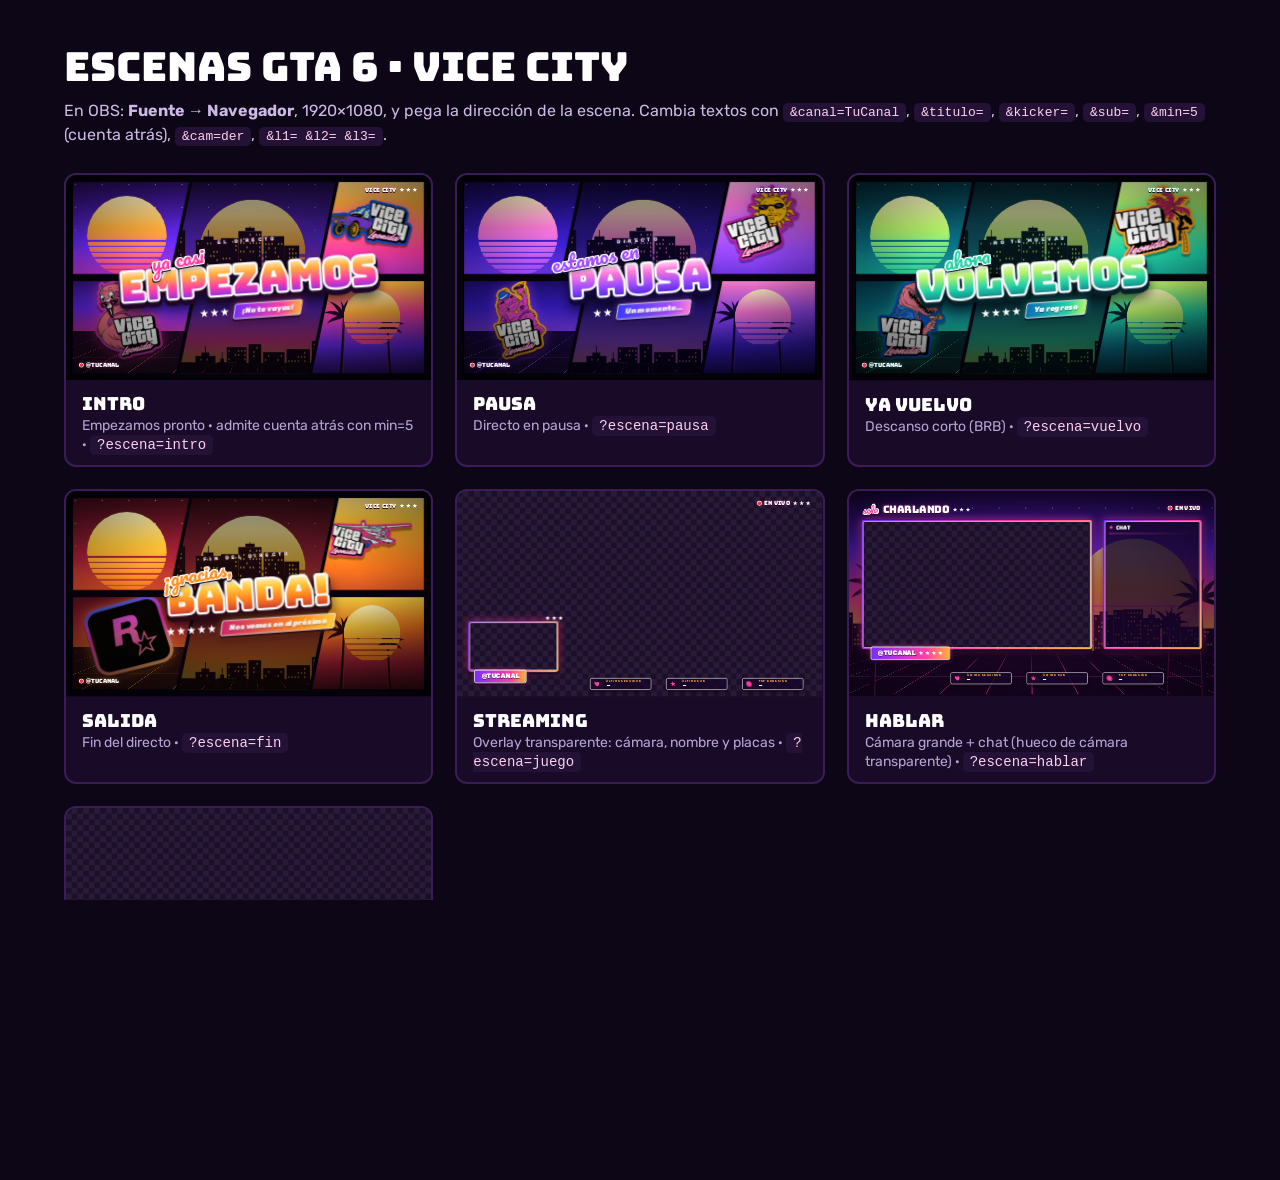
==== escenas/index.html @ 1a3c28e2 "Escenas estilo Vice City: intro, pausa, vuelvo, salida, juego, hablar y transición Fuente de navegad" ====
<!doctype html>
<html lang="es"><head><meta charset="utf-8">
<title>Escenas GTA 6 · Vice City</title>
<meta name="viewport" content="width=device-width,initial-scale=1">
<link href="https://fonts.googleapis.com/css2?family=Bungee&family=Pacifico&family=Rubik:ital,wght@0,700;1,800;1,900&display=block" rel="stylesheet">
<!--
  ESCENAS GTA 6 · VICE CITY — fuente de navegador para OBS (1920x1080)
  Elige la escena con ?escena=  intro | pausa | vuelvo | fin | juego | hablar | transicion
  Opciones:  canal=TuCanal   kicker=...  titulo=...  sub=...  min=5 (cuenta atrás)
             cam=der (cámara a la derecha en "juego")   l1= l2= l3= (textos de las placas)
  Sin ?escena se abre el menú con todas.
-->
<style>
*{box-sizing:border-box;margin:0;padding:0}
html,body{width:100%;height:100%;overflow:hidden;background:transparent}
body{font-family:'Rubik',sans-serif;-webkit-font-smoothing:antialiased}
body.menu{background:#0d0616;overflow:auto}
:root{--s1:#1b0638;--s2:#6a2cff;--s3:#ff3fa4;--s4:#ffb03a;--s5:#ffe9a8;--accent:#ff3fa4;--accent2:#7b2cff;--ink:#16052a;--glow:rgba(255,63,164,.6)}
.t-intro{--s1:#1b0638;--s2:#6a2cff;--s3:#ff3fa4;--s4:#ffb03a;--s5:#ffe9a8;--accent:#ff3fa4;--accent2:#7b2cff;--ink:#1d0726;--glow:rgba(255,63,164,.6)}
.t-vuelvo{--s1:#031c26;--s2:#0b6f86;--s3:#22d3a6;--s4:#b9f56a;--s5:#f3ffc4;--accent:#22d3a6;--accent2:#0b6fb8;--ink:#04202a;--glow:rgba(34,211,166,.6)}
.t-pausa{--s1:#0f0536;--s2:#3b1fd1;--s3:#9b4bff;--s4:#ff7ad9;--s5:#ffd6f5;--accent:#a04bff;--accent2:#3b3bff;--ink:#12063a;--glow:rgba(160,75,255,.65)}
.t-fin{--s1:#2a0714;--s2:#b0243a;--s3:#ff7a1f;--s4:#ffc93a;--s5:#fff1b0;--accent:#ff8f1f;--accent2:#d0246b;--ink:#2a0a12;--glow:rgba(255,143,31,.6)}

#stage{position:absolute;left:0;top:0;width:1920px;height:1080px;transform-origin:0 0;overflow:hidden}

/* ---------- piezas de paisaje ---------- */
.sky{position:absolute;inset:0;background:linear-gradient(180deg,var(--s1) 0%,var(--s2) 34%,var(--s3) 62%,var(--s4) 84%,var(--s5) 100%)}
.sun{position:absolute;border-radius:50%;background:linear-gradient(180deg,#fff7c2 0%,var(--s4) 40%,var(--s3) 100%);
  -webkit-mask-image:repeating-linear-gradient(180deg,#000 0 22px,transparent 22px 30px),linear-gradient(180deg,#000 52%,transparent 52%);-webkit-mask-composite:source-over;
  filter:drop-shadow(0 0 60px var(--glow))}
.sun.b{-webkit-mask-image:linear-gradient(180deg,#000 0 50%,transparent 50%),repeating-linear-gradient(180deg,#000 0 16px,transparent 16px 30px)}
.city{position:absolute;left:0;right:0;bottom:0}
.city svg{position:absolute;inset:0;width:100%;height:100%}
.grid{position:absolute;left:-50%;right:-50%;bottom:0;height:46%;transform-origin:50% 0;transform:perspective(420px) rotateX(62deg);
  background:linear-gradient(180deg,var(--ink),transparent 70%),
   repeating-linear-gradient(90deg,var(--accent) 0 3px,transparent 3px 120px),
   repeating-linear-gradient(180deg,var(--accent) 0 3px,transparent 3px 90px),var(--ink);
  animation:road 1.6s linear infinite;opacity:.95}
@keyframes road{to{background-position:0 0,0 0,0 90px,0 0}}
.palm{position:absolute;bottom:0;transform-origin:50% 100%;animation:sway 5s ease-in-out infinite alternate}
.palm svg{width:100%;height:100%;overflow:visible}
.palm .body{fill:var(--ink)} .palm .rim{fill:none;stroke:var(--s3);stroke-width:2.2;stroke-linecap:round;opacity:.9}
.palm.f svg{transform:scaleX(-1)}
@keyframes sway{from{transform:rotate(-2.2deg)}to{transform:rotate(2.2deg)}}
.stk{position:absolute;object-fit:contain;filter:drop-shadow(0 14px 0 rgba(0,0,0,.35)) drop-shadow(0 0 30px var(--glow));animation:bob 3.2s ease-in-out infinite alternate}
@keyframes bob{from{transform:translateY(0) rotate(-2deg)}to{transform:translateY(-18px) rotate(2deg)}}
.dots{position:absolute;inset:0;background-image:radial-gradient(rgba(255,255,255,.9) 1.2px,transparent 1.6px),radial-gradient(rgba(255,255,255,.6) 1px,transparent 1.4px);background-size:140px 120px,90px 70px;background-position:20px 30px,60px 10px;
  -webkit-mask-image:linear-gradient(180deg,#000,transparent 55%);animation:tw 2.4s ease-in-out infinite alternate}
@keyframes tw{to{opacity:.45}}
.halft{position:absolute;inset:0;background-image:radial-gradient(rgba(0,0,0,.16) 2px,transparent 2.6px);background-size:10px 10px;-webkit-mask-image:linear-gradient(200deg,transparent 35%,#000);mix-blend-mode:multiply}

/* ---------- collage de paneles inclinados ---------- */
.collage{position:absolute;inset:0;background:#07030d}
.pn{position:absolute;inset:0;opacity:0;animation:pin .9s cubic-bezier(.16,1,.3,1) forwards}
.pn .in{position:absolute;inset:-40px;animation:pan 16s ease-in-out infinite alternate}
.pn:nth-child(even) .in{animation-direction:alternate-reverse}
@keyframes pin{from{opacity:0;transform:translate(var(--fx,0),var(--fy,60px))}to{opacity:1;transform:none}}
@keyframes pan{from{transform:translateX(-26px) scale(1.04)}to{transform:translateX(26px) scale(1.04)}}
.pn .tint{position:absolute;inset:0;background:linear-gradient(180deg,transparent 40%,rgba(0,0,0,.45))}
.pn.dim .in{filter:saturate(.9) brightness(.62)}
.sweep{position:absolute;inset:0;background:linear-gradient(105deg,transparent 44%,rgba(255,255,255,.16) 50%,transparent 56%);background-size:300% 100%;animation:sweep 6s ease-in-out infinite;mix-blend-mode:screen;pointer-events:none}
@keyframes sweep{0%{background-position:150% 0}60%,100%{background-position:-50% 0}}
.vig{position:absolute;inset:0;background:radial-gradient(ellipse at 50% 50%,transparent 45%,rgba(0,0,0,.55) 100%);pointer-events:none}

/* ---------- título ---------- */
.hero{position:absolute;left:0;right:0;top:0;bottom:0;display:flex;flex-direction:column;align-items:center;justify-content:center;transform:rotate(-4deg);z-index:5}
.over{font-weight:700;letter-spacing:.62em;font-size:26px;color:#fff;text-shadow:0 3px 0 var(--ink),0 0 18px var(--glow);margin-bottom:6px;padding-left:.62em;opacity:0;animation:up .6s .5s cubic-bezier(.16,1,.3,1) forwards}
.kick{font-family:'Pacifico',cursive;font-size:104px;line-height:1;color:var(--accent);align-self:center;margin:0 0 -22px -520px;z-index:3;position:relative;transform:rotate(-6deg);white-space:nowrap;
  text-shadow:4px 0 #fff,-4px 0 #fff,0 4px #fff,0 -4px #fff,3px 3px #fff,-3px 3px #fff,3px -3px #fff,-3px -3px #fff,6px 2px #fff,-6px 2px #fff,2px 6px #fff,2px -6px #fff,5px 5px #fff,-5px 5px #fff,5px -5px #fff,-5px -5px #fff,0 12px 0 var(--ink),7px 12px 0 var(--ink),-7px 12px 0 var(--ink),0 18px 30px rgba(0,0,0,.5);
  opacity:0;animation:kin .6s .95s cubic-bezier(.34,1.56,.64,1) forwards}
@keyframes kin{from{opacity:0;transform:rotate(-30deg) scale(0)}to{opacity:1;transform:rotate(-6deg) scale(1)}}
.word{font-family:'Bungee',sans-serif;font-size:210px;line-height:.95;display:grid;white-space:nowrap;opacity:0;animation:slam .6s .6s cubic-bezier(.55,0,1,.45) forwards}
.word>span{grid-area:1/1;text-align:center;position:relative}
.word .d{z-index:1}.word .s{z-index:2}.word .f{z-index:3}
.word .d{color:var(--ink);-webkit-text-stroke:40px var(--ink);transform:translateY(20px);filter:drop-shadow(0 26px 30px rgba(0,0,0,.6))}
.word .s{color:#fff;-webkit-text-stroke:24px #fff}
.word .f{color:transparent;background-image:linear-gradient(105deg,transparent 42%,rgba(255,255,255,.95) 50%,transparent 58%),linear-gradient(180deg,#fff 0%,var(--s4) 30%,var(--s3) 64%,var(--s2) 100%);
  background-size:300% 100%,100% 100%;background-position:150% 0,0 0;background-repeat:no-repeat;-webkit-background-clip:text;background-clip:text;animation:shine 3.4s 1.6s ease-in-out infinite}
@keyframes shine{0%{background-position:150% 0,0 0}55%,100%{background-position:-50% 0,0 0}}
@keyframes slam{from{opacity:0;transform:scale(2.4);filter:blur(14px)}70%{opacity:1;transform:scale(.94);filter:blur(0)}to{opacity:1;transform:scale(1)}}
@keyframes up{from{opacity:0;transform:translateY(20px)}to{opacity:1;transform:none}}
.row{display:flex;align-items:center;gap:26px;margin-top:26px;opacity:0;animation:up .6s 1.3s cubic-bezier(.16,1,.3,1) forwards}
.pill{transform:skewX(-12deg);padding:12px 40px 14px;border:4px solid #fff;border-radius:10px;background:linear-gradient(90deg,var(--accent2),var(--accent) 70%,var(--s4));box-shadow:0 9px 0 var(--ink),0 16px 36px rgba(0,0,0,.5),0 0 36px var(--glow);position:relative;overflow:hidden}
.pill b{display:block;transform:skewX(12deg);font-weight:900;font-style:italic;font-size:40px;color:#fff;text-shadow:0 4px 0 rgba(0,0,0,.4);white-space:nowrap}
.pill::before{content:"";position:absolute;inset:0;background:linear-gradient(100deg,transparent 30%,rgba(255,255,255,.55) 45%,transparent 60%);transform:translateX(-120%);animation:ps 3.4s 2s ease-in-out infinite}
@keyframes ps{0%{transform:translateX(-120%)}50%,100%{transform:translateX(120%)}}
.stars{display:flex;gap:8px}
.stars i{width:46px;height:46px;background:#fff;clip-path:polygon(50% 0,61% 35%,98% 35%,68% 57%,79% 91%,50% 70%,21% 91%,32% 57%,2% 35%,39% 35%);filter:drop-shadow(0 4px 0 var(--ink));animation:wanted 2.4s ease-in-out infinite}
.stars i:nth-child(2){animation-delay:.15s}.stars i:nth-child(3){animation-delay:.3s}.stars i:nth-child(4){animation-delay:.45s}.stars i:nth-child(5){animation-delay:.6s}
@keyframes wanted{0%,55%,100%{opacity:1;transform:scale(1)}65%{opacity:.25;transform:scale(.8)}75%{opacity:1;transform:scale(1.15)}}
.stars.sm i{width:26px;height:26px}
.count{font-family:'Bungee',sans-serif;font-size:58px;color:#fff;text-shadow:0 5px 0 var(--ink),0 0 24px var(--glow);min-width:190px;text-align:center}
.tag{position:absolute;z-index:6;display:flex;align-items:center;gap:16px;font-family:'Bungee',sans-serif;font-size:30px;color:#fff;text-shadow:0 4px 0 var(--ink),0 0 18px var(--glow)}
.tag.bl{left:72px;bottom:60px}.tag.tr{right:72px;top:58px}
.live{display:inline-block;width:18px;height:18px;border-radius:50%;background:#ff2b4f;box-shadow:0 0 0 4px #fff,0 0 20px #ff2b4f;animation:tw 1s ease-in-out infinite alternate}

/* ---------- marcos y placas (juego / hablar) ---------- */
.frame{position:absolute;border-radius:18px;box-shadow:0 12px 0 var(--ink),0 22px 50px rgba(0,0,0,.5),0 0 44px var(--glow)}
.frame::before{content:"";position:absolute;inset:0;border-radius:18px;padding:9px;background:linear-gradient(120deg,var(--accent2),var(--accent) 55%,var(--s4));
  -webkit-mask:linear-gradient(#000 0 0) content-box,linear-gradient(#000 0 0);-webkit-mask-composite:xor;mask-composite:exclude}
.frame::after{content:"";position:absolute;inset:9px;border-radius:10px;border:3px solid #fff;box-shadow:inset 0 0 0 3px var(--ink)}
.frame .cut{position:absolute;right:-22px;top:-26px;z-index:2}
.plate{position:absolute;transform:skewX(-12deg);padding:10px 34px 12px;border:4px solid #fff;border-radius:10px;background:linear-gradient(90deg,var(--accent2),var(--accent) 70%,var(--s4));box-shadow:0 8px 0 var(--ink),0 14px 30px rgba(0,0,0,.45),0 0 30px var(--glow);overflow:hidden;white-space:nowrap}
.plate>span{display:flex;align-items:center;gap:14px;transform:skewX(12deg);font-weight:900;font-style:italic;font-size:34px;color:#fff;text-shadow:0 3px 0 rgba(0,0,0,.45)}
.plate::before{content:"";position:absolute;inset:0;background:linear-gradient(100deg,transparent 30%,rgba(255,255,255,.5) 45%,transparent 60%);transform:translateX(-120%);animation:ps 5s 1s ease-in-out infinite}
.lab{position:absolute;display:flex;align-items:stretch;transform:skewX(-12deg);border:3px solid #fff;border-radius:9px;overflow:hidden;box-shadow:0 7px 0 var(--ink),0 12px 26px rgba(0,0,0,.45);height:62px}
.lab .ic{width:66px;display:grid;place-items:center;background:var(--ink)}
.lab .ic i{width:30px;height:30px;background:var(--accent);transform:skewX(12deg)}
.lab .tx{display:flex;flex-direction:column;justify-content:center;padding:0 26px 0 16px;background:linear-gradient(90deg,rgba(22,5,42,.92),rgba(22,5,42,.72));min-width:250px}
.lab .tx small{transform:skewX(12deg);font-weight:700;font-size:15px;letter-spacing:.2em;color:var(--s4);text-transform:uppercase;line-height:1.1}
.lab .tx b{transform:skewX(12deg);font-weight:900;font-style:italic;font-size:26px;color:#fff;line-height:1.1;white-space:nowrap}
.i-heart{clip-path:path("M15 28 C-6 12 4 -2 15 7 C26 -2 36 12 15 28Z")}
.i-star{clip-path:polygon(50% 0,61% 35%,98% 35%,68% 57%,79% 91%,50% 70%,21% 91%,32% 57%,2% 35%,39% 35%)}
.i-coin{border-radius:50%;box-shadow:inset 0 0 0 5px rgba(0,0,0,.3)}
.chat{position:absolute;border-radius:18px;background:linear-gradient(180deg,rgba(22,5,42,.82),rgba(22,5,42,.62));backdrop-filter:blur(2px)}
.chat h3{position:absolute;left:30px;top:22px;font-family:'Bungee',sans-serif;font-weight:400;font-size:28px;color:#fff;text-shadow:0 3px 0 var(--ink);display:flex;gap:12px;align-items:center}
.chat .ln{position:absolute;left:30px;right:30px;top:72px;height:3px;background:linear-gradient(90deg,var(--accent),transparent)}
.enter{opacity:0;animation:up .7s cubic-bezier(.16,1,.3,1) forwards}

/* ---------- transición ---------- */
.band{position:absolute;top:-10%;height:120%;left:-25%;width:150%;transform:translateX(-130%) skewX(-12deg);will-change:transform}
.band.k{background:var(--ink);overflow:hidden}
.band.k::after{content:"";position:absolute;inset:0;background-image:radial-gradient(var(--accent2) 2.4px,transparent 3px);background-size:22px 22px;opacity:.5;-webkit-mask-image:linear-gradient(200deg,transparent 30%,#000)}
.emb{position:absolute;inset:0;display:flex;flex-direction:column;align-items:center;justify-content:center;gap:10px;transform:scale(0);z-index:3}
.emb img{width:640px;height:420px;object-fit:contain;filter:drop-shadow(0 14px 0 rgba(0,0,0,.4)) drop-shadow(0 0 40px var(--glow))}
.emb .stars i{width:64px;height:64px;animation:none}

/* ---------- menú ---------- */
.menu #stage{display:none}
#menu{max-width:1200px;margin:0 auto;padding:40px 24px 80px;color:#fff}
#menu h1{font-family:'Bungee',sans-serif;font-weight:400;font-size:40px;margin-bottom:6px}
#menu p{color:#cdb8e6;margin-bottom:26px;line-height:1.5}
#menu code{background:#241236;padding:2px 7px;border-radius:5px;color:#ffd0ee}
#menu .gr{display:grid;grid-template-columns:repeat(auto-fill,minmax(340px,1fr));gap:22px}
#menu a{display:block;text-decoration:none;color:#fff;background:#190b28;border:2px solid #3a1d57;border-radius:12px;overflow:hidden}
#menu a:hover{border-color:#ff3fa4}
#menu iframe{width:1920px;height:1080px;border:0;transform-origin:0 0;pointer-events:none;background:repeating-conic-gradient(#2a1a3a 0 25%,#1c1028 0 50%) 0 0/60px 60px}
#menu .th{height:0;padding-bottom:56.25%;position:relative;overflow:hidden}
#menu .th iframe{position:absolute;left:0;top:0}
#menu .cp{padding:12px 16px}
#menu .cp b{font-family:'Bungee',sans-serif;font-weight:400;font-size:18px;display:block}
#menu .cp span{color:#b9a3d6;font-size:14px}
</style></head>
<body>
<div id="stage"></div>
<div id="menu" hidden></div>
<script>
(()=>{
const STK='../stickers/';
const Q=new URLSearchParams(location.search);
const esc=s=>String(s).replace(/[&<>"']/g,c=>({'&':'&amp;','<':'&lt;','>':'&gt;','"':'&quot;',"'":'&#39;'}[c]));
const P=(k,d)=>esc(Q.has(k)?Q.get(k):d);
const PALM='<svg viewBox="0 0 230 470" aria-hidden="true"><path class="body" d="M96 470 C 100 360, 112 240, 116 96 L 128 97 C 126 240, 116 360, 114 470 Z"/><path class="rim" d="M114 470 C 116 360, 124 240, 127 100"/><path class="body" transform="translate(122 92) rotate(-42)" d="M0 0 C 30 -22, 72 -20, 110 6 C 92 0, 80 4, 70 2 C 58 6, 46 4, 36 6 C 24 8, 12 6, 0 6 Z"/><path class="body" transform="translate(122 92) rotate(-8)" d="M0 0 C 30 -22, 72 -20, 110 6 C 92 0, 80 4, 70 2 C 58 6, 46 4, 36 6 C 24 8, 12 6, 0 6 Z"/><path class="body" transform="translate(122 92) rotate(24) scale(.92)" d="M0 0 C 30 -22, 72 -20, 110 6 C 92 0, 80 4, 70 2 C 58 6, 46 4, 36 6 C 24 8, 12 6, 0 6 Z"/><path class="body" transform="translate(122 92) scale(-1 1) rotate(-48)" d="M0 0 C 30 -22, 72 -20, 110 6 C 92 0, 80 4, 70 2 C 58 6, 46 4, 36 6 C 24 8, 12 6, 0 6 Z"/><path class="body" transform="translate(122 92) scale(-1 1) rotate(-12)" d="M0 0 C 30 -22, 72 -20, 110 6 C 92 0, 80 4, 70 2 C 58 6, 46 4, 36 6 C 24 8, 12 6, 0 6 Z"/><path class="body" transform="translate(122 92) scale(-1 1) rotate(22) scale(.9)" d="M0 0 C 30 -22, 72 -20, 110 6 C 92 0, 80 4, 70 2 C 58 6, 46 4, 36 6 C 24 8, 12 6, 0 6 Z"/><path class="body" transform="translate(122 92) rotate(-78) scale(.8)" d="M0 0 C 30 -22, 72 -20, 110 6 C 92 0, 80 4, 70 2 C 58 6, 46 4, 36 6 C 24 8, 12 6, 0 6 Z"/><path class="body" transform="translate(122 92) scale(-1 1) rotate(-80) scale(.75)" d="M0 0 C 30 -22, 72 -20, 110 6 C 92 0, 80 4, 70 2 C 58 6, 46 4, 36 6 C 24 8, 12 6, 0 6 Z"/><circle class="body" cx="122" cy="96" r="9"/></svg>';
const palm=(x,h,f,d)=>`<div class="palm ${f?'f':''}" style="left:${x}px;width:${Math.round(h*.49)}px;height:${h}px;animation-delay:${d||0}s">${PALM}</div>`;
const stars=(n,c)=>`<div class="stars ${c||''}">${'<i></i>'.repeat(n)}</div>`;

/* Skyline generado (siempre igual para la misma semilla) */
function city(seed,w,h,opts){opts=opts||{};let s=seed;const R=()=>(s=(s*16807)%2147483647)/2147483647;
  let x=-20,out='',win='';
  while(x<w+20){const bw=40+R()*90,bh=h*(.25+R()*.75);const y=h-bh;
    out+=`<rect x="${x.toFixed(0)}" y="${y.toFixed(0)}" width="${bw.toFixed(0)}" height="${bh.toFixed(0)}"/>`;
    if(R()>.6) out+=`<rect x="${(x+bw*.3).toFixed(0)}" y="${(y-18).toFixed(0)}" width="${(bw*.4).toFixed(0)}" height="18"/><rect x="${(x+bw*.48).toFixed(0)}" y="${(y-52).toFixed(0)}" width="4" height="36"/>`;
    for(let wy=y+14;wy<h-10;wy+=22) for(let wx=x+8;wx<x+bw-10;wx+=16) if(R()>.62) win+=`<rect x="${wx.toFixed(0)}" y="${wy.toFixed(0)}" width="7" height="10"/>`;
    x+=bw+(R()>.7?10:0);}
  return `<div class="city" style="height:${h}px;${opts.style||''}"><svg viewBox="0 0 ${w} ${h}" preserveAspectRatio="none"><g fill="var(--ink)">${out}</g><g fill="var(--s4)" opacity="${opts.win==null?.85:opts.win}">${win}</g></svg></div>`;}

/* Paneles inclinados tipo portada: 3 arriba + 3 abajo */
const K=.21,G=18;
function polyTop(a,b,first,last){const y0=36,y1=522,o0=(540-y0)*K,o1=(540-y1)*K;
  return `polygon(${first?36:a+o0}px ${y0}px,${last?1884:b+o0-G}px ${y0}px,${last?1884:b+o1-G}px ${y1}px,${first?36:a+o1}px ${y1}px)`;}
function polyBot(a,b,first,last){const y0=558,y1=1044,o0=(540-y0)*K,o1=(540-y1)*K;
  return `polygon(${first?36:a+o0}px ${y0}px,${last?1884:b+o0-G}px ${y0}px,${last?1884:b+o1-G}px ${y1}px,${first?36:a+o1}px ${y1}px)`;}
function panel(clip,html,i,cls,from){return `<div class="pn ${cls||''}" style="clip-path:${clip};animation-delay:${(i*.09).toFixed(2)}s;--fx:${from[0]}px;--fy:${from[1]}px"><div class="in">${html}</div><div class="tint"></div><div class="halft"></div></div>`;}

function collage(a,b){
  const T=[36,560,1330,1884],B=[36,700,1400,1884];
  const p=[];
  p.push(panel(polyTop(T[0],T[1],true,false),`<div class="sky"></div><div class="dots"></div><div class="sun" style="width:420px;height:420px;left:150px;top:150px"></div>${palm(60,430,0,0)}${palm(400,360,1,-2)}`,0,'',[-80,-40]));
  p.push(panel(polyTop(T[1],T[2],false,false),`<div class="sky"></div><div class="dots"></div><div class="sun b" style="width:560px;height:560px;left:740px;top:170px"></div>${city(7,1920,330,{style:'bottom:520px'})}`,1,'dim',[0,-80]));
  p.push(panel(polyTop(T[2],T[3],false,true),`<div class="sky" style="transform:scaleY(-1)"></div><img class="stk" src="${STK}${a}.png" style="left:1420px;top:90px;width:440px;height:400px">`,2,'',[80,-40]));
  p.push(panel(polyBot(B[0],B[1],true,false),`<div class="sky" style="top:520px"></div><div class="grid" style="height:300px"></div><img class="stk" src="${STK}${b}.png" style="left:70px;top:590px;width:600px;height:420px;animation-delay:-1.4s">`,3,'',[-80,40]));
  p.push(panel(polyBot(B[1],B[2],false,false),`<div class="sky" style="top:520px"></div>${city(23,1920,300,{})}<div class="grid" style="height:130px"></div>`,4,'dim',[0,80]));
  p.push(panel(polyBot(B[2],B[3],false,true),`<div class="sky" style="top:520px;transform:scaleY(-1)"></div><div class="dots"></div>${palm(1380,470,0,-1)}${palm(1640,400,1,-3)}<div class="sun" style="width:300px;height:300px;left:1500px;top:640px"></div>`,5,'',[80,40]));
  return `<div class="collage">${p.join('')}<div class="sweep"></div><div class="vig"></div></div>`;}

function hero(o){
  const w=o.titulo;const big=w.length>9?Math.floor(210*9/w.length):210;
  return `<div class="hero">
    <div class="over">${o.over}</div>
    <div class="kick" style="margin-left:${-Math.round(Math.min(w.length,9)*big*.33+110)}px">${o.kicker}</div>
    <div class="word" style="font-size:${big}px">${['d','s','f'].map(c=>`<span class="${c}">${w}</span>`).join('')}</div>
    <div class="row">${stars(o.stars)}<div class="pill"><b>${o.sub}</b></div>${o.count?'<div class="count" id="count"></div>':''}</div>
  </div>
  <div class="tag bl"><span class="live"></span>${o.canal}</div>
  <div class="tag tr">VICE CITY ${stars(3,'sm')}</div>`;}

const canal=P('canal','@TUCANAL');
const FULL={
  intro:{t:'t-intro',a:'lowrider',b:'flamenco',over:'EL DIRECTO',kicker:'ya casi',titulo:'EMPEZAMOS',sub:'¡No te vayas!',stars:3,name:'Intro',d:'Empezamos pronto · admite cuenta atrás con min=5'},
  pausa:{t:'t-pausa',a:'sol',b:'manati',over:'DIRECTO',kicker:'estamos en',titulo:'PAUSA',sub:'Un momento…',stars:2,name:'Pausa',d:'Directo en pausa'},
  vuelvo:{t:'t-vuelvo',a:'palmera',b:'caiman',over:'NO TE MUEVAS',kicker:'ahora',titulo:'VOLVEMOS',sub:'Ya regreso',stars:4,name:'Ya vuelvo',d:'Descanso corto (BRB)'},
  fin:{t:'t-fin',a:'avioneta',b:'rstar',over:'FIN DEL DIRECTO',kicker:'¡gracias,',titulo:'BANDA!',sub:'Nos vemos en el próximo',stars:5,name:'Salida',d:'Fin del directo'},
};
const lab=(x,y,ic,t,v,d)=>`<div class="lab enter" style="left:${x}px;top:${y}px;animation-delay:${d}s"><div class="ic"><i class="${ic}"></i></div><div class="tx"><small>${t}</small><b>${v}</b></div></div>`;
const frame=(x,y,w,h,d,extra)=>`<div class="frame enter" style="left:${x}px;top:${y}px;width:${w}px;height:${h}px;animation-delay:${d}s">${extra||''}</div>`;
const L=[['i-heart','Último seguidor',P('l1','—')],['i-star','Último sub',P('l2','—')],['i-coin','Top donación',P('l3','—')]];

function juego(){
  const der=Q.get('cam')==='der';const W=480,H=270,x=der?1920-W-56:56,y=1080-H-128;
  const labs=L.map((l,i)=>lab(der?70+i*400:1920-70-(3-i)*400+50,984,l[0],l[1],l[2],.5+i*.12)).join('');
  return `<div class="t-intro" style="position:absolute;inset:0">
    ${frame(x,y,W,H,.1,`<div class="cut">${stars(3,'sm')}</div>`)}
    <div class="plate enter" style="left:${x+34}px;top:${y+H-12}px;animation-delay:.35s"><span>${canal}</span></div>
    ${labs}
    <div class="tag ${der?'':'tr'}" style="${der?'left:60px;top:44px':'top:44px;right:60px'}"><span class="live"></span>EN VIVO ${stars(3,'sm')}</div>
  </div>`;}

function hablar(){
  const cx=64,cy=150,cw=1216,ch=684, hx=1336,hw=520;
  const bg=`<div class="t-intro" style="position:absolute;inset:0;
     -webkit-mask-image:linear-gradient(#000,#000),linear-gradient(#000,#000);-webkit-mask-size:100% 100%,${cw-22}px ${ch-22}px;-webkit-mask-position:0 0,${cx+11}px ${cy+11}px;-webkit-mask-repeat:no-repeat;-webkit-mask-composite:xor;mask-composite:exclude">
     <div class="sky" style="bottom:200px"></div><div style="position:absolute;left:0;right:0;bottom:0;height:240px;background:var(--ink)"></div><div class="dots"></div>
     <div class="sun" style="width:640px;height:640px;left:1180px;top:250px"></div>
     ${city(11,1920,360,{style:'bottom:230px',win:.7})}
     <div class="grid" style="height:240px"></div>
     ${palm(-40,720,0,0)}${palm(1700,640,1,-2)}${palm(1560,470,0,-3.5)}
     <div class="vig"></div><div style="position:absolute;inset:0;background:rgba(14,3,30,.32)"></div><div class="sweep"></div></div>`;
  return bg+`<div class="t-intro" style="position:absolute;inset:0">
    <div class="tag" style="left:${cx+8}px;top:54px;font-size:54px"><span style="font-family:Pacifico;font-size:50px;color:var(--accent);text-shadow:3px 0 #fff,-3px 0 #fff,0 3px #fff,0 -3px #fff,2px 2px #fff,-2px 2px #fff,2px -2px #fff,-2px -2px #fff,0 8px 0 var(--ink);transform:rotate(-6deg);margin-right:6px">solo</span>CHARLANDO ${stars(3,'sm')}</div>
    <div class="tag tr" style="top:70px"><span class="live"></span>EN VIVO</div>
    ${frame(cx,cy,cw,ch,.1)}
    <div class="plate enter" style="left:${cx+50}px;top:${cy+ch-16}px;animation-delay:.35s"><span>${canal} ${stars(4,'sm')}</span></div>
    <div class="chat enter" style="left:${hx}px;top:${cy}px;width:${hw}px;height:${ch}px;animation-delay:.2s"><h3><i class="i-star" style="width:26px;height:26px;background:var(--accent);display:block"></i>CHAT</h3><div class="ln"></div></div>
    ${frame(hx,cy,hw,ch,.2)}
    ${L.map((l,i)=>lab(cx+470+i*400,954,l[0],l[1],l[2],.5+i*.12)).join('')}
  </div>`;}

function transicion(){
  stage.className='t-intro';
  stage.innerHTML=`<div class="band" style="background:var(--s4)"></div><div class="band" style="background:var(--accent)"></div><div class="band" style="background:var(--accent2)"></div><div class="band k"></div>
    <div class="emb"><img src="${STK}${P('sticker','vi')}.png">${stars(5)}</div>`;
  const T=1600,loop=Q.get('loop')!=='0';const o={duration:T+(loop?900:0),iterations:loop?Infinity:1,fill:'both'};const k=T/o.duration;
  const sk=' skewX(-12deg)',IN='cubic-bezier(.7,0,.2,1)';
  stage.querySelectorAll('.band').forEach((b,i)=>{const a=(i*70)/T,z=(850+(3-i)*70)/T,d=470/T;
    b.animate([{transform:'translateX(-130%)'+sk,offset:0},{transform:'translateX(-130%)'+sk,offset:a*k,easing:IN},{transform:'translateX(0)'+sk,offset:(a+d)*k},{transform:'translateX(0)'+sk,offset:z*k,easing:IN},{transform:'translateX(130%)'+sk,offset:(z+d)*k},{transform:'translateX(130%)'+sk,offset:1}],o);});
  stage.querySelector('.emb').animate([{transform:'scale(0) rotate(-20deg)',offset:0},{transform:'scale(0) rotate(-20deg)',offset:.26*k,easing:'cubic-bezier(.34,1.56,.64,1)'},{transform:'scale(1) rotate(-4deg)',offset:.46*k},{transform:'scale(1.04) rotate(-4deg)',offset:.55*k,easing:IN},{transform:'translateX(1900px) scale(.9) rotate(6deg)',offset:.8*k},{transform:'translateX(1900px) scale(.9)',offset:1}],o);
}
const stage=document.getElementById('stage');
const e=Q.get('escena');
if(!e){
  document.body.classList.add('menu');const m=document.getElementById('menu');m.hidden=false;
  const all=[...Object.entries(FULL).map(([k,v])=>[k,v.name,v.d]),['juego','Streaming','Overlay transparente: cámara, nombre y placas'],['hablar','Hablar','Cámara grande + chat (hueco de cámara transparente)'],['transicion','Transición','Cortinilla entre escenas (también en video WebM)']];
  m.innerHTML=`<h1>Escenas GTA 6 · Vice City</h1><p>En OBS: <b>Fuente → Navegador</b>, 1920×1080, y pega la dirección de la escena. Cambia textos con <code>&canal=TuCanal</code>, <code>&titulo=</code>, <code>&kicker=</code>, <code>&sub=</code>, <code>&min=5</code> (cuenta atrás), <code>&cam=der</code>, <code>&l1= &l2= &l3=</code>.</p><div class="gr">`+
   all.map(([k,n,d])=>`<a href="?escena=${k}"><div class="th"><iframe src="?escena=${k}" loading="lazy"></iframe></div><div class="cp"><b>${n}</b><span>${d} · <code>?escena=${k}</code></span></div></a>`).join('')+`</div>`;
  const fit=()=>m.querySelectorAll('.th').forEach(t=>{t.firstChild.style.transform=`scale(${t.clientWidth/1920})`;});
  addEventListener('resize',fit);fit();return;
}
const fit=()=>{const s=Math.min(innerWidth/1920,innerHeight/1080);stage.style.transform=`scale(${s})`;};
addEventListener('resize',fit);fit();
if(FULL[e]){const f=FULL[e];stage.className=f.t;
  const min=parseFloat(Q.get('min'))||0;
  stage.innerHTML=collage(f.a,f.b)+hero({over:P('over',f.over),kicker:P('kicker',f.kicker),titulo:P('titulo',f.titulo),sub:P('sub',f.sub),stars:f.stars,canal,count:min>0});
  if(min>0){const end=Date.now()+min*60000,c=document.getElementById('count');const tick=()=>{const r=Math.max(0,Math.round((end-Date.now())/1000));c.textContent=String(Math.floor(r/60)).padStart(2,'0')+':'+String(r%60).padStart(2,'0');};tick();setInterval(tick,250);}
}else if(e==='juego'){stage.innerHTML=juego();}
else if(e==='hablar'){stage.innerHTML=hablar();}
else if(e==='transicion'){transicion();}
})();
</script>
</body></html>
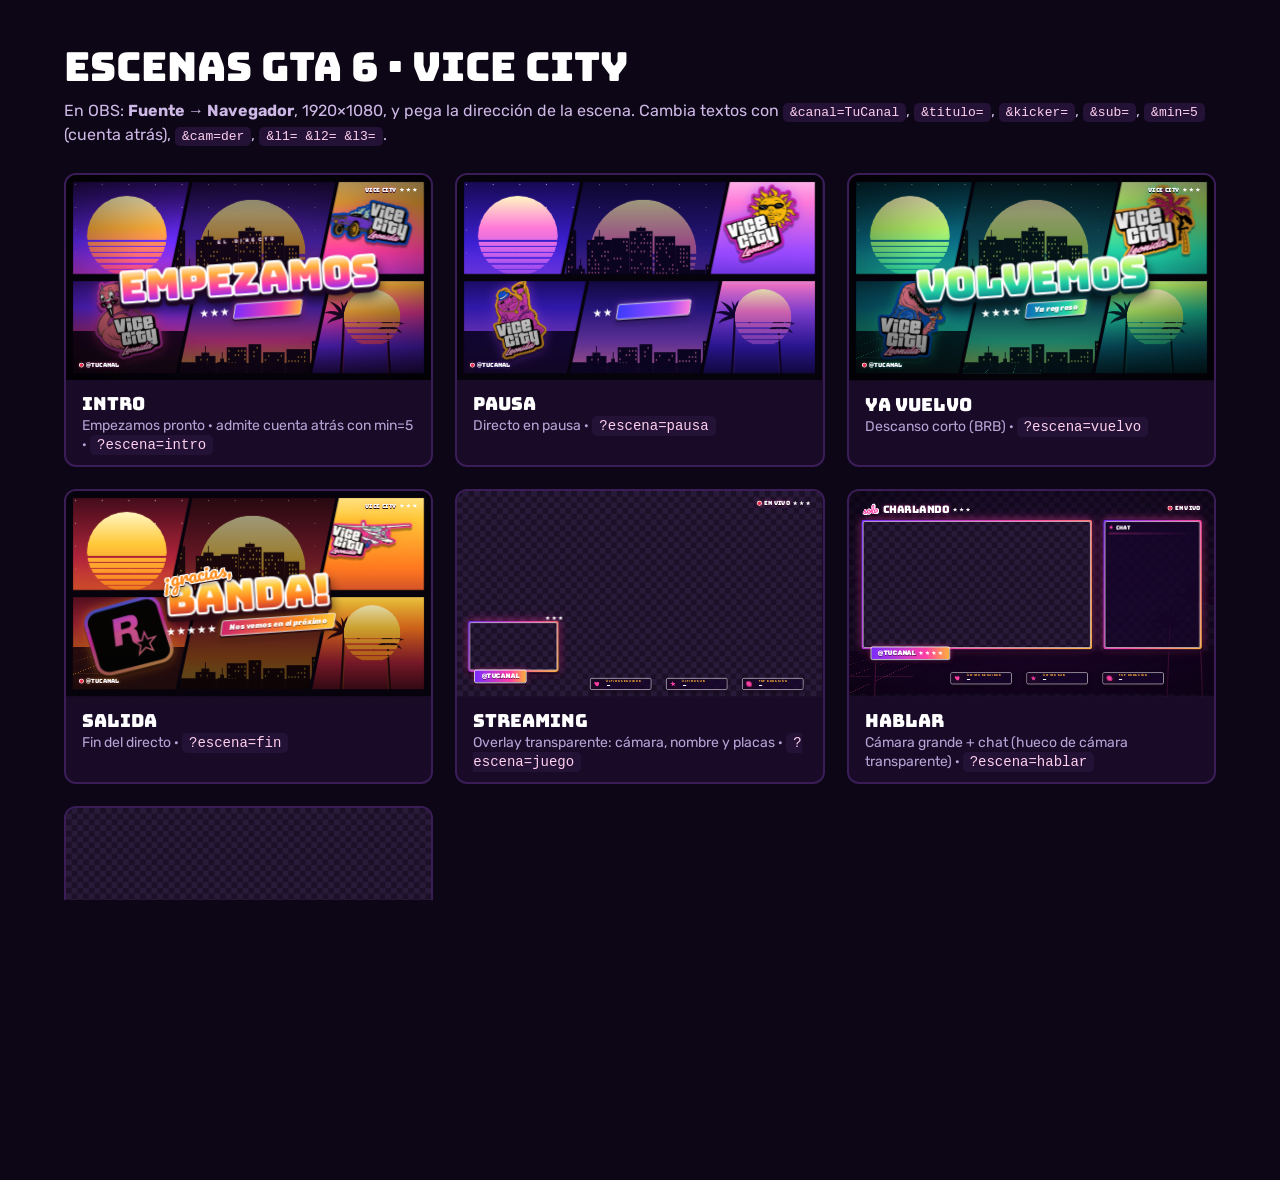
==== commit ad1f36ed: "Generador del archivo .overlay de Streamlabs Desktop Co-Authored-By: Claude Fable 5.2 <noreply@anthr" ====
--- a/escenas/index.html
+++ b/escenas/index.html
@@ -194,14 +194,15 @@
   <div class="tag bl"><span class="live"></span>${o.canal}</div>
   <div class="tag tr">VICE CITY ${stars(3,'sm')}</div>`;}
 
-const canal=P('canal','@TUCANAL');
+const canal=P('canal','@TUCANAL');const canalP=canal||'&nbsp;';const pmin=canal?'':'min-width:340px;';
+if(Q.has('bucle')){const st=document.createElement('style');st.textContent='.pn .in{animation-duration:5s}.stk{animation-duration:2.5s}.sweep{animation-duration:5s}.word .f{animation-duration:5s}.stars i{animation-duration:2.5s}.grid{animation-duration:1.25s}.dots{animation-duration:2.5s}.pill::before{animation-duration:5s}';document.head.appendChild(st);}
 const FULL={
   intro:{t:'t-intro',a:'lowrider',b:'flamenco',over:'EL DIRECTO',kicker:'ya casi',titulo:'EMPEZAMOS',sub:'¡No te vayas!',stars:3,name:'Intro',d:'Empezamos pronto · admite cuenta atrás con min=5'},
   pausa:{t:'t-pausa',a:'sol',b:'manati',over:'DIRECTO',kicker:'estamos en',titulo:'PAUSA',sub:'Un momento…',stars:2,name:'Pausa',d:'Directo en pausa'},
   vuelvo:{t:'t-vuelvo',a:'palmera',b:'caiman',over:'NO TE MUEVAS',kicker:'ahora',titulo:'VOLVEMOS',sub:'Ya regreso',stars:4,name:'Ya vuelvo',d:'Descanso corto (BRB)'},
   fin:{t:'t-fin',a:'avioneta',b:'rstar',over:'FIN DEL DIRECTO',kicker:'¡gracias,',titulo:'BANDA!',sub:'Nos vemos en el próximo',stars:5,name:'Salida',d:'Fin del directo'},
 };
-const lab=(x,y,ic,t,v,d)=>`<div class="lab enter" style="left:${x}px;top:${y}px;animation-delay:${d}s"><div class="ic"><i class="${ic}"></i></div><div class="tx"><small>${t}</small><b>${v}</b></div></div>`;
+const lab=(x,y,ic,t,v,d)=>`<div class="lab enter" style="left:${x}px;top:${y}px;animation-delay:${d}s"><div class="ic"><i class="${ic}"></i></div><div class="tx"><small>${t}</small><b>${v||'&nbsp;'}</b></div></div>`;
 const frame=(x,y,w,h,d,extra)=>`<div class="frame enter" style="left:${x}px;top:${y}px;width:${w}px;height:${h}px;animation-delay:${d}s">${extra||''}</div>`;
 const L=[['i-heart','Último seguidor',P('l1','—')],['i-star','Último sub',P('l2','—')],['i-coin','Top donación',P('l3','—')]];
 
@@ -210,7 +211,7 @@
   const labs=L.map((l,i)=>lab(der?70+i*400:1920-70-(3-i)*400+50,984,l[0],l[1],l[2],.5+i*.12)).join('');
   return `<div class="t-intro" style="position:absolute;inset:0">
     ${frame(x,y,W,H,.1,`<div class="cut">${stars(3,'sm')}</div>`)}
-    <div class="plate enter" style="left:${x+34}px;top:${y+H-12}px;animation-delay:.35s"><span>${canal}</span></div>
+    <div class="plate enter" style="left:${x+34}px;top:${y+H-12}px;animation-delay:.35s;${pmin}"><span>${canalP}</span></div>
     ${labs}
     <div class="tag ${der?'':'tr'}" style="${der?'left:60px;top:44px':'top:44px;right:60px'}"><span class="live"></span>EN VIVO ${stars(3,'sm')}</div>
   </div>`;}
@@ -229,7 +230,7 @@
     <div class="tag" style="left:${cx+8}px;top:54px;font-size:54px"><span style="font-family:Pacifico;font-size:50px;color:var(--accent);text-shadow:3px 0 #fff,-3px 0 #fff,0 3px #fff,0 -3px #fff,2px 2px #fff,-2px 2px #fff,2px -2px #fff,-2px -2px #fff,0 8px 0 var(--ink);transform:rotate(-6deg);margin-right:6px">solo</span>CHARLANDO ${stars(3,'sm')}</div>
     <div class="tag tr" style="top:70px"><span class="live"></span>EN VIVO</div>
     ${frame(cx,cy,cw,ch,.1)}
-    <div class="plate enter" style="left:${cx+50}px;top:${cy+ch-16}px;animation-delay:.35s"><span>${canal} ${stars(4,'sm')}</span></div>
+    <div class="plate enter" style="left:${cx+50}px;top:${cy+ch-16}px;animation-delay:.35s;${canal?'':'min-width:520px;'}"><span style="justify-content:space-between">${canalP} ${stars(4,'sm')}</span></div>
     <div class="chat enter" style="left:${hx}px;top:${cy}px;width:${hw}px;height:${ch}px;animation-delay:.2s"><h3><i class="i-star" style="width:26px;height:26px;background:var(--accent);display:block"></i>CHAT</h3><div class="ln"></div></div>
     ${frame(hx,cy,hw,ch,.2)}
     ${L.map((l,i)=>lab(cx+470+i*400,954,l[0],l[1],l[2],.5+i*.12)).join('')}
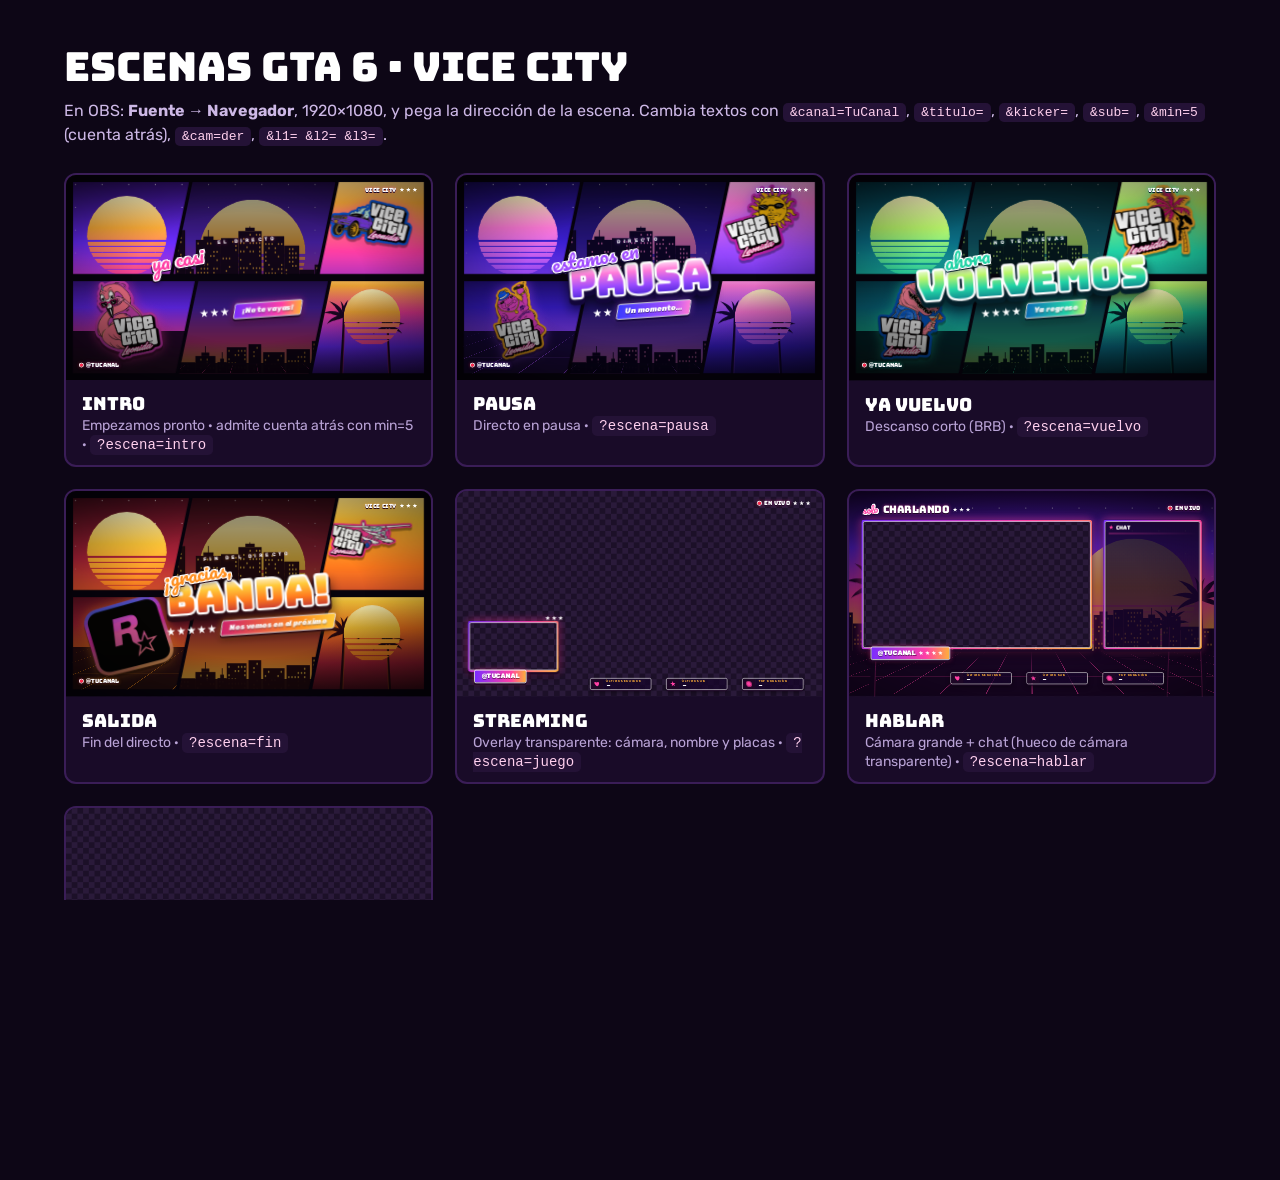
==== commit 30de5a7b: "Instalador con JWT para el pack completo: alertas + un overlay por escena instalar-pack.html se gene" ====
--- a/escenas/index.html
+++ b/escenas/index.html
@@ -145,9 +145,10 @@
 <div id="stage"></div>
 <div id="menu" hidden></div>
 <script>
-(()=>{
-const STK='../stickers/';
-const Q=new URLSearchParams(location.search);
+function escMain(){
+const CFG=window.__ESC||null;   // dentro del widget de StreamElements la configuración llega por aquí
+const STK=CFG?CFG.stk:'../stickers/';
+const Q=CFG?{get:k=>(CFG[k]==null||CFG[k]==='')?null:String(CFG[k]),has:k=>CFG[k]!=null&&CFG[k]!==''}:new URLSearchParams(location.search);
 const esc=s=>String(s).replace(/[&<>"']/g,c=>({'&':'&amp;','<':'&lt;','>':'&gt;','"':'&quot;',"'":'&#39;'}[c]));
 const P=(k,d)=>esc(Q.has(k)?Q.get(k):d);
 const PALM='<svg viewBox="0 0 230 470" aria-hidden="true"><path class="body" d="M96 470 C 100 360, 112 240, 116 96 L 128 97 C 126 240, 116 360, 114 470 Z"/><path class="rim" d="M114 470 C 116 360, 124 240, 127 100"/><path class="body" transform="translate(122 92) rotate(-42)" d="M0 0 C 30 -22, 72 -20, 110 6 C 92 0, 80 4, 70 2 C 58 6, 46 4, 36 6 C 24 8, 12 6, 0 6 Z"/><path class="body" transform="translate(122 92) rotate(-8)" d="M0 0 C 30 -22, 72 -20, 110 6 C 92 0, 80 4, 70 2 C 58 6, 46 4, 36 6 C 24 8, 12 6, 0 6 Z"/><path class="body" transform="translate(122 92) rotate(24) scale(.92)" d="M0 0 C 30 -22, 72 -20, 110 6 C 92 0, 80 4, 70 2 C 58 6, 46 4, 36 6 C 24 8, 12 6, 0 6 Z"/><path class="body" transform="translate(122 92) scale(-1 1) rotate(-48)" d="M0 0 C 30 -22, 72 -20, 110 6 C 92 0, 80 4, 70 2 C 58 6, 46 4, 36 6 C 24 8, 12 6, 0 6 Z"/><path class="body" transform="translate(122 92) scale(-1 1) rotate(-12)" d="M0 0 C 30 -22, 72 -20, 110 6 C 92 0, 80 4, 70 2 C 58 6, 46 4, 36 6 C 24 8, 12 6, 0 6 Z"/><path class="body" transform="translate(122 92) scale(-1 1) rotate(22) scale(.9)" d="M0 0 C 30 -22, 72 -20, 110 6 C 92 0, 80 4, 70 2 C 58 6, 46 4, 36 6 C 24 8, 12 6, 0 6 Z"/><path class="body" transform="translate(122 92) rotate(-78) scale(.8)" d="M0 0 C 30 -22, 72 -20, 110 6 C 92 0, 80 4, 70 2 C 58 6, 46 4, 36 6 C 24 8, 12 6, 0 6 Z"/><path class="body" transform="translate(122 92) scale(-1 1) rotate(-80) scale(.75)" d="M0 0 C 30 -22, 72 -20, 110 6 C 92 0, 80 4, 70 2 C 58 6, 46 4, 36 6 C 24 8, 12 6, 0 6 Z"/><circle class="body" cx="122" cy="96" r="9"/></svg>';
@@ -265,6 +266,7 @@
 }else if(e==='juego'){stage.innerHTML=juego();}
 else if(e==='hablar'){stage.innerHTML=hablar();}
 else if(e==='transicion'){transicion();}
-})();
+}
+if(!window.__ESC_WIDGET) escMain();
 </script>
 </body></html>
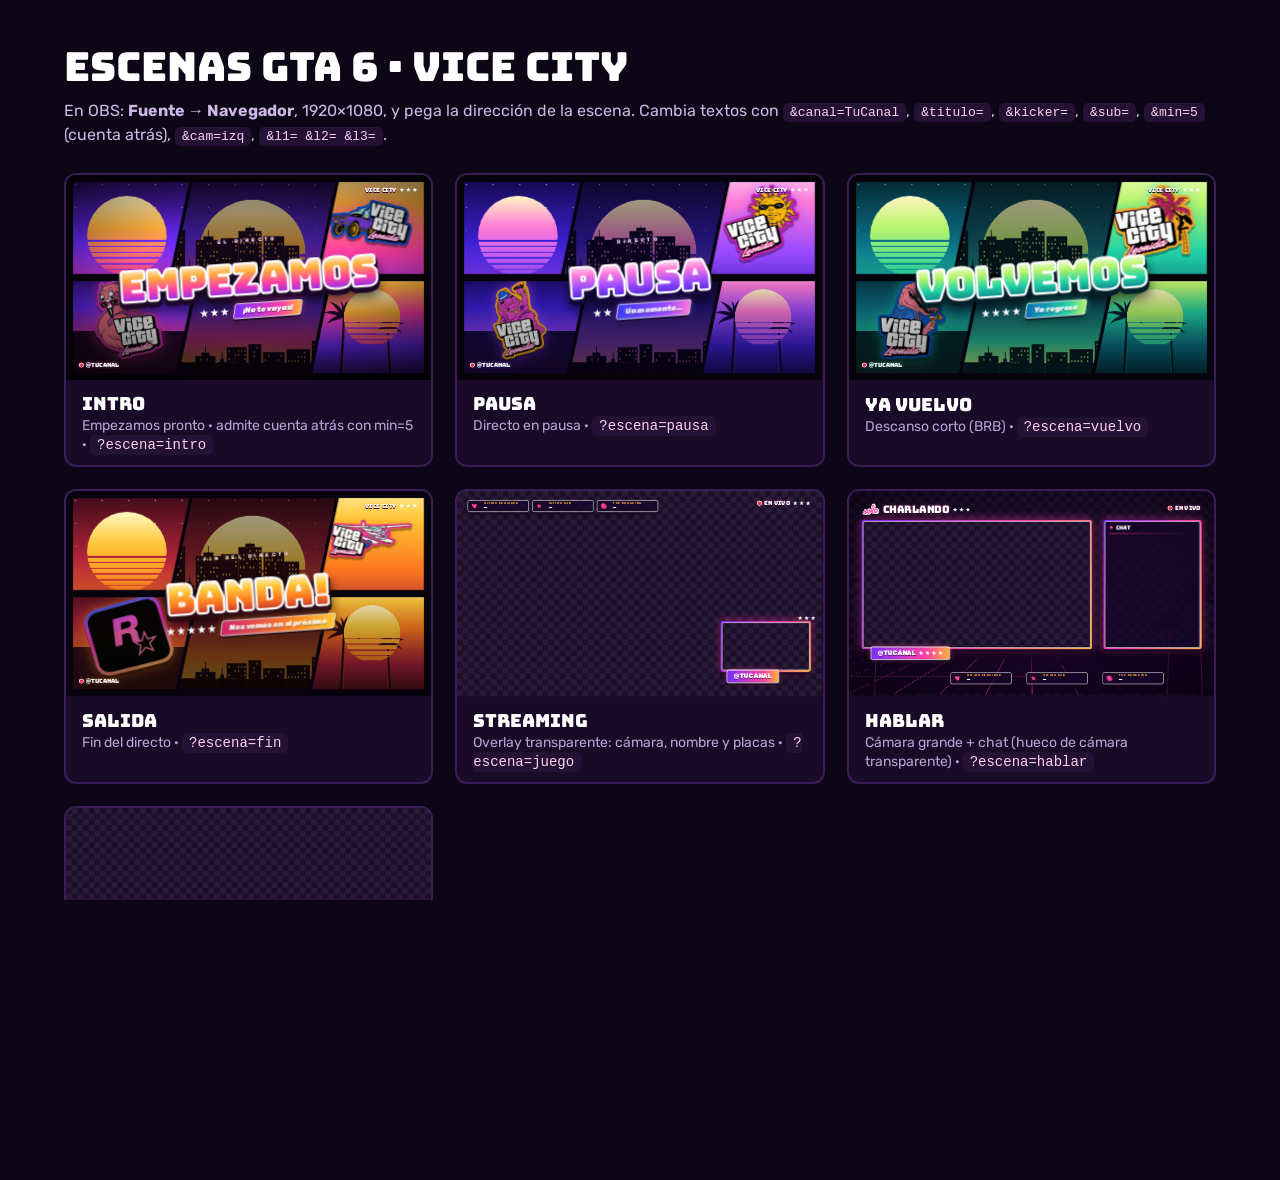
==== commit 18cb9865: "Escenas por piezas movibles, nueva distribución de Streaming y portada del pack - Cada elemento de c" ====
--- a/escenas/index.html
+++ b/escenas/index.html
@@ -7,7 +7,7 @@
   ESCENAS GTA 6 · VICE CITY — fuente de navegador para OBS (1920x1080)
   Elige la escena con ?escena=  intro | pausa | vuelvo | fin | juego | hablar | transicion
   Opciones:  canal=TuCanal   kicker=...  titulo=...  sub=...  min=5 (cuenta atrás)
-             cam=der (cámara a la derecha en "juego")   l1= l2= l3= (textos de las placas)
+             cam=izq (cámara a la izquierda en "juego")   l1= l2= l3= (textos de las placas)
   Sin ?escena se abre el menú con todas.
 -->
 <style>
@@ -125,6 +125,9 @@
 .emb img{width:640px;height:420px;object-fit:contain;filter:drop-shadow(0 14px 0 rgba(0,0,0,.4)) drop-shadow(0 0 40px var(--glow))}
 .emb .stars i{width:64px;height:64px;animation:none}
 
+#pz>*{position:relative!important;left:auto!important;top:auto!important;right:auto!important;bottom:auto!important}
+#pz>.tag,#pz>.lab,#pz>.row{display:flex}
+
 /* ---------- menú ---------- */
 .menu #stage{display:none}
 #menu{max-width:1200px;margin:0 auto;padding:40px 24px 80px;color:#fff}
@@ -190,10 +193,10 @@
     <div class="over">${o.over}</div>
     <div class="kick" style="margin-left:${-Math.round(Math.min(w.length,9)*big*.33+110)}px">${o.kicker}</div>
     <div class="word" style="font-size:${big}px">${['d','s','f'].map(c=>`<span class="${c}">${w}</span>`).join('')}</div>
-    <div class="row">${stars(o.stars)}<div class="pill"><b>${o.sub}</b></div>${o.count?'<div class="count" id="count"></div>':''}</div>
+    <div class="row">${Q.get('verestrellas')!=='no'?stars(o.stars):''}${Q.get('verplaca')!=='no'?`<div class="pill"><b>${o.sub}</b></div>`:''}${o.count?'<div class="count" id="count"></div>':''}</div>
   </div>
-  <div class="tag bl"><span class="live"></span>${o.canal}</div>
-  <div class="tag tr">VICE CITY ${stars(3,'sm')}</div>`;}
+  ${Q.get('vercanal')!=='no'?`<div class="tag bl"><span class="live"></span>${o.canal}</div>`:''}
+  ${Q.get('verciudad')!=='no'?`<div class="tag tr">VICE CITY ${stars(3,'sm')}</div>`:''}`;}
 
 const canal=P('canal','@TUCANAL');const canalP=canal||'&nbsp;';const pmin=canal?'':'min-width:340px;';
 if(Q.has('bucle')){const st=document.createElement('style');st.textContent='.pn .in{animation-duration:5s}.stk{animation-duration:2.5s}.sweep{animation-duration:5s}.word .f{animation-duration:5s}.stars i{animation-duration:2.5s}.grid{animation-duration:1.25s}.dots{animation-duration:2.5s}.pill::before{animation-duration:5s}';document.head.appendChild(st);}
@@ -208,26 +211,62 @@
 const L=[['i-heart','Último seguidor',P('l1','—')],['i-star','Último sub',P('l2','—')],['i-coin','Top donación',P('l3','—')]];
 
 function juego(){
-  const der=Q.get('cam')==='der';const W=480,H=270,x=der?1920-W-56:56,y=1080-H-128;
-  const labs=L.map((l,i)=>lab(der?70+i*400:1920-70-(3-i)*400+50,984,l[0],l[1],l[2],.5+i*.12)).join('');
+  const izq=Q.get('cam')==='izq';const W=480,H=270,x=izq?56:1920-W-56,y=1080-H-128;
+  const labs=L.map((l,i)=>lab(56+i*340,48,l[0],l[1],l[2],.5+i*.12)).join('');
   return `<div class="t-intro" style="position:absolute;inset:0">
     ${frame(x,y,W,H,.1,`<div class="cut">${stars(3,'sm')}</div>`)}
     <div class="plate enter" style="left:${x+34}px;top:${y+H-12}px;animation-delay:.35s;${pmin}"><span>${canalP}</span></div>
     ${labs}
-    <div class="tag ${der?'':'tr'}" style="${der?'left:60px;top:44px':'top:44px;right:60px'}"><span class="live"></span>EN VIVO ${stars(3,'sm')}</div>
+    <div class="tag tr" style="top:44px;right:60px"><span class="live"></span>EN VIVO ${stars(3,'sm')}</div>
   </div>`;}
 
-function hablar(){
-  const cx=64,cy=150,cw=1216,ch=684, hx=1336,hw=520;
-  const bg=`<div class="t-intro" style="position:absolute;inset:0;
-     -webkit-mask-image:linear-gradient(#000,#000),linear-gradient(#000,#000);-webkit-mask-size:100% 100%,${cw-22}px ${ch-22}px;-webkit-mask-position:0 0,${cx+11}px ${cy+11}px;-webkit-mask-repeat:no-repeat;-webkit-mask-composite:xor;mask-composite:exclude">
+/* Piezas sueltas: en StreamElements cada una es un widget que se mueve, escala u oculta por separado */
+function pieza(k){
+  const si=n=>Q.get(n)!=='no';const tema=Q.get('tema')||'intro';
+  const IC={corazon:'i-heart',estrella:'i-star',moneda:'i-coin'};
+  let html,modo='caja',pad=40;
+  if(k==='marco') html=frame(0,0,480,270,0,si('estrellas')?`<div class="cut">${stars(3,'sm')}</div>`:'');
+  else if(k==='marcogrande') html=frame(0,0,1216,684,0);
+  else if(k==='nombre'){modo='alto';html=`<div class="plate enter"><span style="justify-content:space-between">${canalP}${si('estrellas')?' '+stars(4,'sm'):''}</span></div>`;}
+  else if(k==='etiqueta'){modo='alto';html=lab(0,0,IC[Q.get('icono')]||'i-heart',P('lt','Último seguidor'),P('lv','—'),0);}
+  else if(k==='envivo'){modo='alto';html=`<div class="tag"><span class="live"></span>${P('texto','EN VIVO')}${si('estrellas')?' '+stars(3,'sm'):''}</div>`;}
+  else if(k==='titulo'){modo='alto';html=`<div class="tag" style="font-size:54px"><span style="font-family:Pacifico;font-size:50px;color:var(--accent);text-shadow:3px 0 #fff,-3px 0 #fff,0 3px #fff,0 -3px #fff,2px 2px #fff,-2px 2px #fff,2px -2px #fff,-2px -2px #fff,0 8px 0 var(--ink);transform:rotate(-6deg);margin-right:6px">${P('kicker','solo')}</span>${P('texto','CHARLANDO')}${si('estrellas')?' '+stars(3,'sm'):''}</div>`;}
+  else if(k==='chat') html=`<div style="position:relative;width:520px;height:684px"><div class="chat" style="inset:0"><h3><i class="i-star" style="width:26px;height:26px;background:var(--accent);display:block"></i>${P('texto','CHAT')}</h3><div class="ln"></div></div>${frame(0,0,520,684,0)}</div>`;
+  else if(k==='fondo'){stage.innerHTML=fondoHablar(si('hueco'));return;}
+  else if(k==='collage'){const f=FULL[tema]||FULL.intro;stage.className=f.t;stage.innerHTML=collage(f.a,f.b);return;}
+  else if(k==='heroe'){const f=FULL[tema]||FULL.intro;const w=P('titulo',f.titulo),big=w.length>9?Math.floor(210*9/w.length):210;
+    html=`<div style="display:flex;flex-direction:column;align-items:center;transform:rotate(-4deg);padding:70px 90px 60px">
+      <div class="over">${P('over',f.over)}</div>
+      <div class="kick" style="margin-left:${-Math.round(Math.min(w.length,9)*big*.33+110)}px">${P('kicker',f.kicker)}</div>
+      <div class="word" style="font-size:${big}px">${['d','s','f'].map(c=>`<span class="${c}">${w}</span>`).join('')}</div></div>`;}
+  else if(k==='subplaca'){modo='alto';const f=FULL[tema]||FULL.intro;html=`<div class="row" style="margin:0;transform:rotate(-4deg);padding:14px 6px">${si('estrellas')?stars(f.stars):''}<div class="pill"><b>${P('sub',f.sub)}</b></div></div>`;}
+  else if(k==='cuenta'){modo='alto';html=`<div class="count" id="count" style="min-width:230px">00:00</div>`;}
+  else if(k==='canal'){modo='alto';html=`<div class="tag"><span class="live"></span>${canal}</div>`;}
+  else if(k==='ciudad'){modo='alto';html=`<div class="tag">${P('texto','VICE CITY')}${si('estrellas')?' '+stars(3,'sm'):''}</div>`;}
+  else return;
+  stage.className='t-'+(FULL[tema]?tema:'intro');
+  stage.innerHTML=`<div id="pz" style="position:absolute;left:${pad}px;top:${pad}px;display:inline-block">${html}</div>`;
+  const pz=document.getElementById('pz');
+  const medir=()=>{const w=pz.offsetWidth+pad*2,h=pz.offsetHeight+pad*2+16;stage.style.width=w+'px';stage.style.height=h+'px';
+    const sc=modo==='alto'?innerHeight/h:Math.min(innerWidth/w,innerHeight/h);stage.style.transform=`scale(${sc})`;window.__pz=[w,h];};
+  addEventListener('resize',medir);medir();if(document.fonts&&document.fonts.ready)document.fonts.ready.then(medir);
+  if(k==='cuenta') cuenta(parseFloat(Q.get('min'))||5);
+}
+function cuenta(min){const end=Date.now()+min*60000,c=document.getElementById('count');const tick=()=>{const r=Math.max(0,Math.round((end-Date.now())/1000));c.textContent=String(Math.floor(r/60)).padStart(2,'0')+':'+String(r%60).padStart(2,'0');};tick();setInterval(tick,250);}
+
+function fondoHablar(hueco){
+  const cx=64,cy=150,cw=1216,ch=684;
+  return `<div class="t-intro" style="position:absolute;inset:0;${hueco?`
+     -webkit-mask-image:linear-gradient(#000,#000),linear-gradient(#000,#000);-webkit-mask-size:100% 100%,${cw-22}px ${ch-22}px;-webkit-mask-position:0 0,${cx+11}px ${cy+11}px;-webkit-mask-repeat:no-repeat;-webkit-mask-composite:xor;mask-composite:exclude`:''}">
      <div class="sky" style="bottom:200px"></div><div style="position:absolute;left:0;right:0;bottom:0;height:240px;background:var(--ink)"></div><div class="dots"></div>
      <div class="sun" style="width:640px;height:640px;left:1180px;top:250px"></div>
      ${city(11,1920,360,{style:'bottom:230px',win:.7})}
      <div class="grid" style="height:240px"></div>
      ${palm(-40,720,0,0)}${palm(1700,640,1,-2)}${palm(1560,470,0,-3.5)}
-     <div class="vig"></div><div style="position:absolute;inset:0;background:rgba(14,3,30,.32)"></div><div class="sweep"></div></div>`;
-  return bg+`<div class="t-intro" style="position:absolute;inset:0">
+     <div class="vig"></div><div style="position:absolute;inset:0;background:rgba(14,3,30,.32)"></div><div class="sweep"></div></div>`;}
+function hablar(){
+  const cx=64,cy=150,cw=1216,ch=684, hx=1336,hw=520;
+  return fondoHablar(true)+`<div class="t-intro" style="position:absolute;inset:0">
     <div class="tag" style="left:${cx+8}px;top:54px;font-size:54px"><span style="font-family:Pacifico;font-size:50px;color:var(--accent);text-shadow:3px 0 #fff,-3px 0 #fff,0 3px #fff,0 -3px #fff,2px 2px #fff,-2px 2px #fff,2px -2px #fff,-2px -2px #fff,0 8px 0 var(--ink);transform:rotate(-6deg);margin-right:6px">solo</span>CHARLANDO ${stars(3,'sm')}</div>
     <div class="tag tr" style="top:70px"><span class="live"></span>EN VIVO</div>
     ${frame(cx,cy,cw,ch,.1)}
@@ -252,20 +291,21 @@
 if(!e){
   document.body.classList.add('menu');const m=document.getElementById('menu');m.hidden=false;
   const all=[...Object.entries(FULL).map(([k,v])=>[k,v.name,v.d]),['juego','Streaming','Overlay transparente: cámara, nombre y placas'],['hablar','Hablar','Cámara grande + chat (hueco de cámara transparente)'],['transicion','Transición','Cortinilla entre escenas (también en video WebM)']];
-  m.innerHTML=`<h1>Escenas GTA 6 · Vice City</h1><p>En OBS: <b>Fuente → Navegador</b>, 1920×1080, y pega la dirección de la escena. Cambia textos con <code>&canal=TuCanal</code>, <code>&titulo=</code>, <code>&kicker=</code>, <code>&sub=</code>, <code>&min=5</code> (cuenta atrás), <code>&cam=der</code>, <code>&l1= &l2= &l3=</code>.</p><div class="gr">`+
+  m.innerHTML=`<h1>Escenas GTA 6 · Vice City</h1><p>En OBS: <b>Fuente → Navegador</b>, 1920×1080, y pega la dirección de la escena. Cambia textos con <code>&canal=TuCanal</code>, <code>&titulo=</code>, <code>&kicker=</code>, <code>&sub=</code>, <code>&min=5</code> (cuenta atrás), <code>&cam=izq</code>, <code>&l1= &l2= &l3=</code>.</p><div class="gr">`+
    all.map(([k,n,d])=>`<a href="?escena=${k}"><div class="th"><iframe src="?escena=${k}" loading="lazy"></iframe></div><div class="cp"><b>${n}</b><span>${d} · <code>?escena=${k}</code></span></div></a>`).join('')+`</div>`;
   const fit=()=>m.querySelectorAll('.th').forEach(t=>{t.firstChild.style.transform=`scale(${t.clientWidth/1920})`;});
   addEventListener('resize',fit);fit();return;
 }
 const fit=()=>{const s=Math.min(innerWidth/1920,innerHeight/1080);stage.style.transform=`scale(${s})`;};
-addEventListener('resize',fit);fit();
+if(e!=='pieza'||Q.get('pieza')==='fondo'||Q.get('pieza')==='collage'){addEventListener('resize',fit);fit();}
 if(FULL[e]){const f=FULL[e];stage.className=f.t;
   const min=parseFloat(Q.get('min'))||0;
   stage.innerHTML=collage(f.a,f.b)+hero({over:P('over',f.over),kicker:P('kicker',f.kicker),titulo:P('titulo',f.titulo),sub:P('sub',f.sub),stars:f.stars,canal,count:min>0});
-  if(min>0){const end=Date.now()+min*60000,c=document.getElementById('count');const tick=()=>{const r=Math.max(0,Math.round((end-Date.now())/1000));c.textContent=String(Math.floor(r/60)).padStart(2,'0')+':'+String(r%60).padStart(2,'0');};tick();setInterval(tick,250);}
+  if(min>0) cuenta(min);
 }else if(e==='juego'){stage.innerHTML=juego();}
 else if(e==='hablar'){stage.innerHTML=hablar();}
 else if(e==='transicion'){transicion();}
+else if(e==='pieza'){pieza(Q.get('pieza'));}
 }
 if(!window.__ESC_WIDGET) escMain();
 </script>
